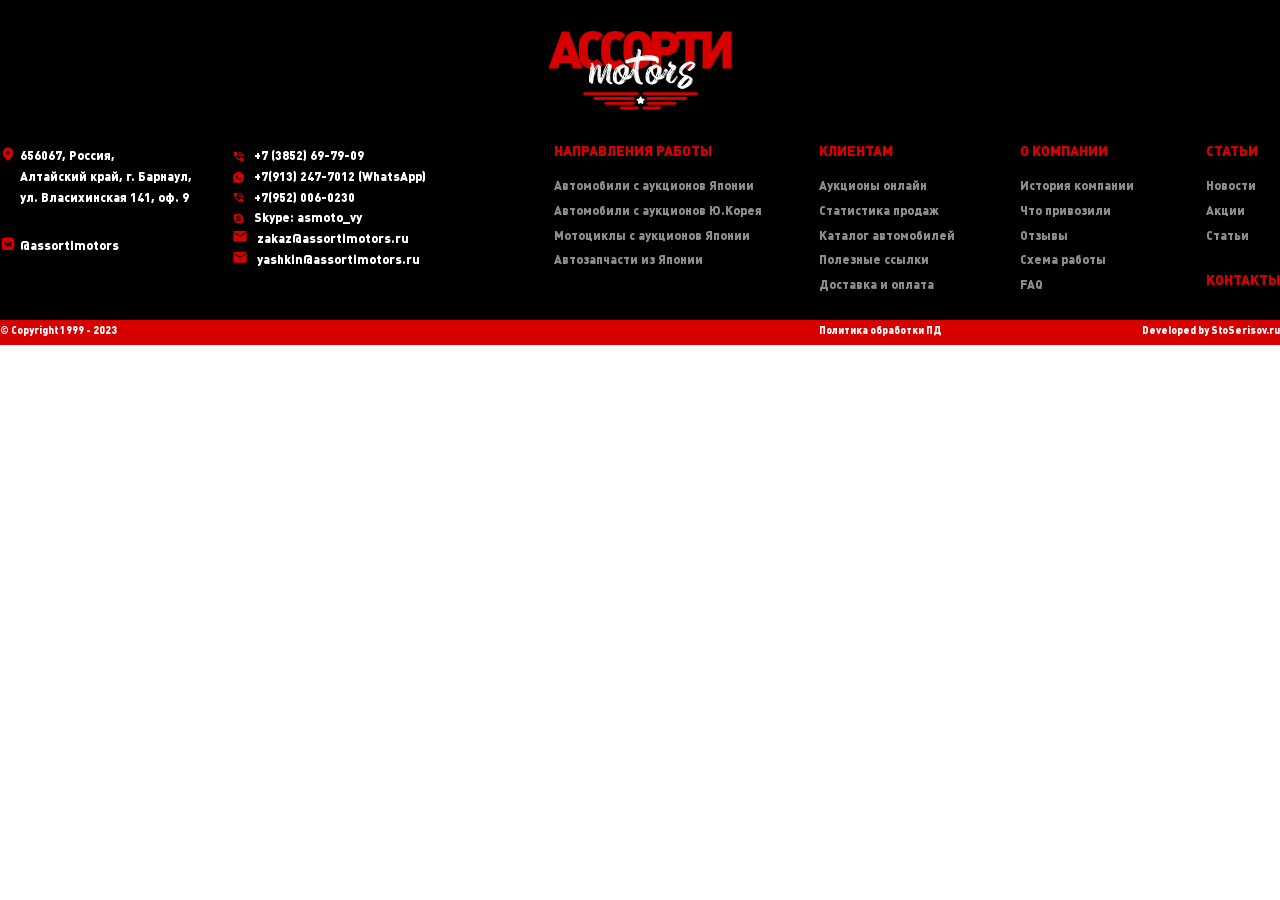
==== insdex.html @ fc8ae6c8 "first commit" ====
<!DOCTYPE html>
<html lang="en">

<head>
    <meta charset="UTF-8">
    <meta name="viewport" content="width=device-width, initial-scale=1.0">
    <title>Assorti</title>
    <link rel="icon" href="img/logo.svg">
    <link rel="stylesheet" href="fonts/transfonter.org-20250802-132956/stylesheet.css">
    <link rel="stylesheet" href="scss/base/normalize.css">
    <link rel="stylesheet" href="css/style.css">
</head>

<body>
    <footer class="footer">
        <div class="footer__main">
            <!-- Logo -->
            <div class="footer__logo">
                <img src="img/logo.svg" alt="Logo">
            </div>
            <!-- Chap qism -->
            <div class="footer__orab-turuvchi container">
                <div class="footer__chap-qism">
                    <div class="footer__left">
                        <ul class="footer__contacts">
                            <li>
                                <img src="img/icons/location.svg" alt="location">
                                656067, Россия, <br>
                                Алтайский край, г. Барнаул, <br>
                                ул. Власихинская 141, оф. 9
                            </li>
                            <li>
                                <img src="img/icons/wk.svg" alt="vk">
                                @assortimotors
                            </li>
                        </ul>
                    </div>

                    <!-- O‘rta qism: Aloqa -->
                    <div class="footer__center">
                        <ul class="footer__phones">
                            <li>
                                <img src="img/icons/phone.svg" alt="phone">
                                +7 (3852) 69-79-09
                            </li>
                            <li>
                                <img src="img/icons/whatsapp.svg" alt="whatsapp">
                                +7(913) 247-7012 (WhatsApp)
                            </li>
                            <li>
                                <img src="img/icons/phone.svg" alt="phone">
                                +7(952) 006-0230
                            </li>
                            <li>
                                <img src="img/icons/skype.svg" alt="skype">
                                Skype: asmoto_vy
                            </li>
                            <li>
                                <img src="img/icons/mail.svg" alt="mail">
                                zakaz@assortimotors.ru
                            </li>
                            <li>
                                <img src="img/icons/mail.svg" alt="mail">
                                yashkin@assortimotors.ru
                            </li>
                        </ul>
                    </div>
                </div>

                <!-- Yo‘nalishlar -->
                <div class="footer__sections">
                    <div class="footer__column first">
                        <h4>НАПРАВЛЕНИЯ РАБОТЫ</h4>
                        <ul>
                            <li>Автомобили с аукционов Японии</li>
                            <li>Автомобили с аукционов Ю.Корея</li>
                            <li>Мотоциклы с аукционов Японии</li>
                            <li>Автозапчасти из Японии</li>
                        </ul>
                    </div>
                    <div class="footer__column second">
                        <h4>КЛИЕНТАМ</h4>
                        <ul>
                            <li>Аукционы онлайн</li>
                            <li>Статистика продаж</li>
                            <li>Каталог автомобилей</li>
                            <li>Полезные ссылки</li>
                            <li>Доставка и оплата</li>
                        </ul>
                    </div>
                    <div class="footer__column third">
                        <h4>О КОМПАНИИ</h4>
                        <ul>
                            <li>История компании</li>
                            <li>Что привозили</li>
                            <li>Отзывы</li>
                            <li>Схема работы</li>
                            <li>FAQ</li>
                        </ul>
                    </div>
                    <div class="footer__column fourth">
                        <h4>СТАТЬИ</h4>
                        <ul>
                            <li>Новости</li>
                            <li>Акции</li>
                            <li>Статьи</li>
                        </ul>
                        <h4 class="h4">КОНТАКТЫ</h4>
                    </div>
                </div>
            </div>
        </div>

        <!-- Pastki qism -->
        <div class="footer__bottom">
            <div class="footer__bottom-orab container">
                <div class="footer__copy">
                    © Copyright 1999 - 2023
                </div>
                <div class="second__orab-turuvchi">
                    <div class="footer__copy">
                        Политика обработки ПД
                    </div>
                    <div class="footer__copy">
                        Developed by StoSerisov.ru
                    </div>
                </div>
            </div>
        </div>
    </footer>



</body>

</html>
---- fonts/transfonter.org-20250802-132956/stylesheet.css ----
@font-face {
    font-family: 'Plumb';
    src: url('Plumb-Black.woff2') format('woff2'),
        url('Plumb-Black.woff') format('woff');
    font-weight: 900;
    font-style: normal;
    font-display: swap;
}
---- css/style.css ----
*,
*::before,
*::after {
  padding: 0;
  margin: 0;
  box-sizing: border-box;
}

h1,
h2,
h3,
h4,
h5,
h6,
p {
  margin: 0;
}

ul,
ol {
  padding: 0;
  margin: 0;
  list-style: none;
}

span,
a {
  display: inline-block;
  text-decoration: none;
}

button {
  padding: 0;
  margin: 0;
  background-color: transparent;
  cursor: pointer;
  border: none;
}

body {
  font-family: "Plumb";
  overflow-x: hidden;
  box-sizing: border-box;
  color: white;
}

.container {
  max-width: 1320px;
  margin: 0 auto;
}

.footer__main {
  background-color: #000000;
  padding: 31px 0 15px 0;
}

.footer__logo {
  width: 188px;
  height: 80px;
  margin: 0 auto 35px auto;
}

.footer__logo img {
  width: 100%;
  height: 100%;
}

.footer__chap-qism {
  display: flex;
  gap: 40px;
}

.footer__left .footer__contacts li {
  display: flex;
  gap: 4px;
  align-items: start;
  font-weight: 400;
  font-size: 12px;
  line-height: 174%;
  margin-bottom: 27px;
  color: #FFFFFF;
}
.footer__left .footer__contacts li img {
  width: 16px;
  height: 16px;
}

.footer__center .footer__phones li {
  font-weight: 400;
  font-size: 12px;
  line-height: 173%;
  letter-spacing: 2.5%;
  display: flex;
  gap: 9px;
  align-items: center;
  color: #FFFFFF;
}

.footer__orab-turuvchi {
  display: flex;
  justify-content: space-between;
}

.footer__sections {
  display: flex;
}
.footer__sections .footer__column h4 {
  font-weight: 700;
  font-size: 14px;
  line-height: 81%;
  text-transform: uppercase;
  color: #D60000;
  margin-bottom: 24px;
}
.footer__sections .footer__column li {
  font-weight: 400;
  font-size: 12px;
  line-height: 81%;
  margin-bottom: 15px;
  color: #FFFFFF;
  opacity: 55%;
}
.footer__sections .footer__column.first {
  margin-right: 57px;
}
.footer__sections .footer__column.second {
  margin-right: 65px;
}
.footer__sections .footer__column.third {
  margin-right: 72px;
}

.h4 {
  margin-top: 35px;
  margin-bottom: 0 !important;
}

.footer__bottom {
  background-color: #D60000;
  padding: 6px 0 9px 0;
}
.footer__bottom .footer__bottom-orab {
  display: flex;
  justify-content: space-between;
}
.footer__bottom .footer__bottom-orab .footer__copy {
  font-weight: 400;
  font-size: 10px;
  line-height: 100%;
  color: #FFFFFF;
}
.footer__bottom .footer__bottom-orab .second__orab-turuvchi {
  display: flex;
  gap: 200px;
}

/*# sourceMappingURL=style.css.map */
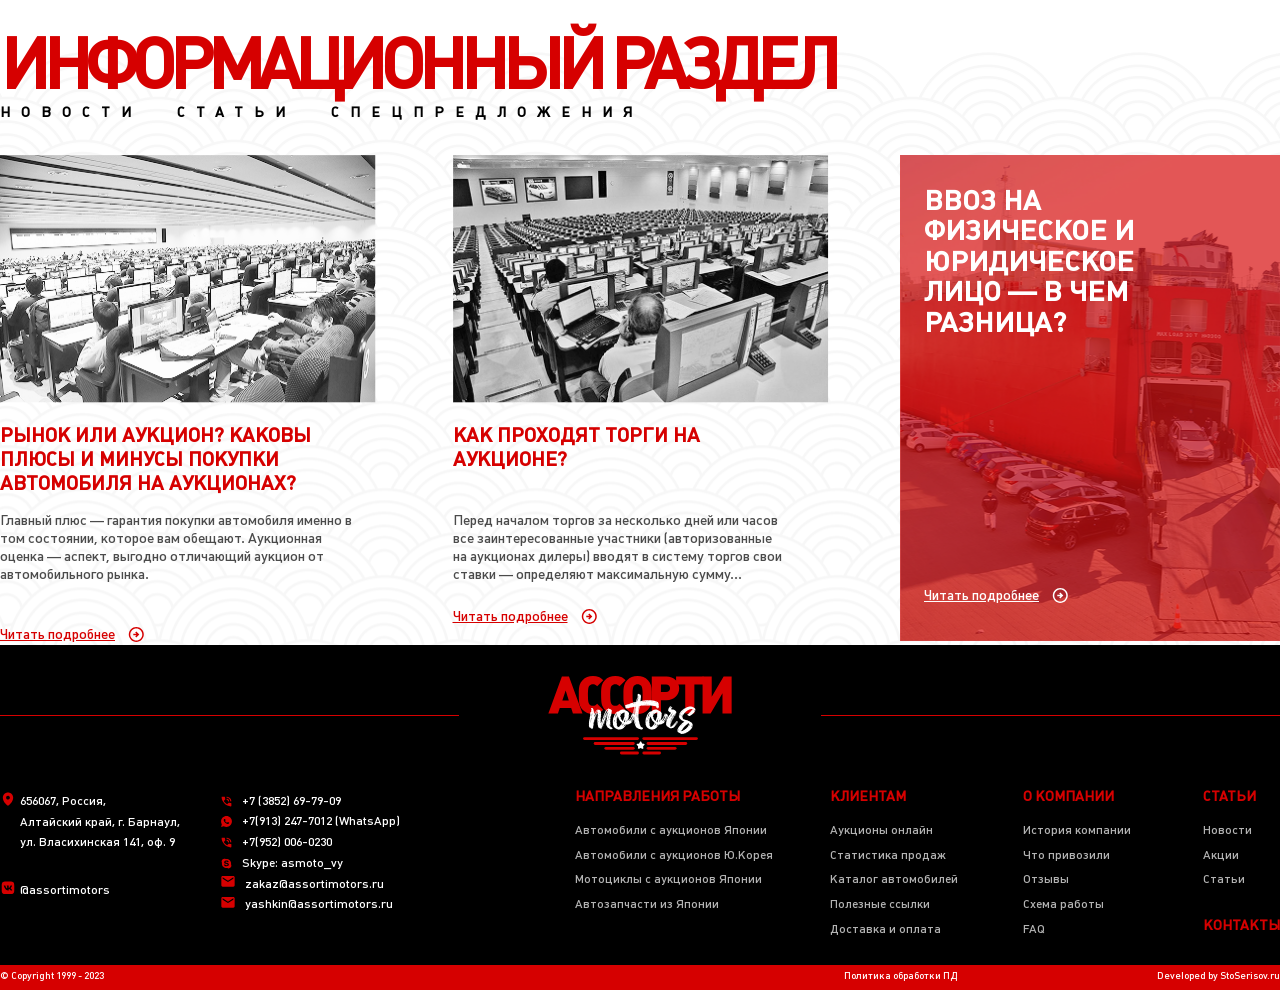
==== commit e54f9030: "m" ====
--- a/insdex.html
+++ b/insdex.html
@@ -6,17 +6,97 @@
     <meta name="viewport" content="width=device-width, initial-scale=1.0">
     <title>Assorti</title>
     <link rel="icon" href="img/logo.svg">
-    <link rel="stylesheet" href="fonts/transfonter.org-20250802-132956/stylesheet.css">
+    <!-- <link rel="stylesheet" href="fonts/plumb-medium/stylesheet.css"> -->
+    <link rel="stylesheet" href="fonts/plumb-medium/stylesheet.css">
     <link rel="stylesheet" href="scss/base/normalize.css">
     <link rel="stylesheet" href="css/style.css">
 </head>
 
 <body>
+    <section class="info-section">
+        <header class="info-section__header container">
+            <h1 class="info-section__title">информационный раздел</h1>
+            <ul class="info-section__nav">
+                <li class="info-section__nav-item">новости</li>
+                <li class="info-section__nav-item">статьи</li>
+                <li class="info-section__nav-item">спецпредложения</li>
+            </ul>
+        </header>
+
+        <div class="info-section__articles container">
+            <article class="info-card">
+                <div class="info-card__image">
+                    <img src="img/product-img/place-work-1.png" alt="">
+                </div>
+                <div class="info-card__content">
+                    <h2 class="info-card__title">Рынок или аукцион? Каковы плюсы и минусы покупки автомобиля на
+                        аукционах?</h2>
+                    <p class="info-card__text">
+                        Главный плюс — гарантия покупки автомобиля именно в том состоянии, которое вам обещают.
+                        Аукционная оценка — аспект, выгодно отличающий аукцион от автомобильного рынка.
+                    </p>
+                    <div class="info-card__link-wrap">
+                        <a href="#" class="info-card__link">Читать подробнее</a>
+                        <svg width="16" height="16" viewBox="0 0 16 16" fill="none" xmlns="http://www.w3.org/2000/svg">
+                            <path
+                                d="M8.28516 11.4438L11.2852 8.44385L8.28516 5.44385L7.23516 6.49385L8.43516 7.69385H5.28516V9.19385H8.43516L7.23516 10.3938L8.28516 11.4438ZM8.28516 15.9438C7.24766 15.9438 6.27266 15.7468 5.36016 15.3528C4.44766 14.9588 3.65391 14.4246 2.97891 13.7501C2.30391 13.0751 1.76966 12.2813 1.37616 11.3688C0.982656 10.4563 0.785656 9.48135 0.785156 8.44385C0.785156 7.40635 0.982156 6.43135 1.37616 5.51885C1.77016 4.60635 2.30441 3.8126 2.97891 3.1376C3.65391 2.4626 4.44766 1.92835 5.36016 1.53485C6.27266 1.14135 7.24766 0.944348 8.28516 0.943848C9.32266 0.943848 10.2977 1.14085 11.2102 1.53485C12.1227 1.92885 12.9164 2.4631 13.5914 3.1376C14.2664 3.8126 14.8009 4.60635 15.1949 5.51885C15.5889 6.43135 15.7857 7.40635 15.7852 8.44385C15.7852 9.48135 15.5882 10.4563 15.1942 11.3688C14.8002 12.2813 14.2659 13.0751 13.5914 13.7501C12.9164 14.4251 12.1227 14.9596 11.2102 15.3536C10.2977 15.7476 9.32266 15.9443 8.28516 15.9438ZM8.28516 14.4438C9.96016 14.4438 11.3789 13.8626 12.5414 12.7001C13.7039 11.5376 14.2852 10.1188 14.2852 8.44385C14.2852 6.76885 13.7039 5.3501 12.5414 4.1876C11.3789 3.0251 9.96016 2.44385 8.28516 2.44385C6.61016 2.44385 5.19141 3.0251 4.02891 4.1876C2.86641 5.3501 2.28516 6.76885 2.28516 8.44385C2.28516 10.1188 2.86641 11.5376 4.02891 12.7001C5.19141 13.8626 6.61016 14.4438 8.28516 14.4438Z"
+                                fill="#D60000" />
+                        </svg>
+
+                    </div>
+                </div>
+            </article>
+
+            <article class="info-card">
+                <div class="info-card__image">
+                    <img src="img/product-img/place-work-2.png" alt="">
+                </div>
+                <div class="info-card__content">
+                    <h2 class="info-card__title auction-heading">Как проходят торги на аукционе?</h2>
+                    <p class="info-card__text auction-description">
+                        Перед началом торгов за несколько дней или часов все заинтересованные участники (авторизованные
+                        на аукционах дилеры) вводят в систему торгов свои ставки — определяют максимальную сумму...
+                    </p>
+                    <div class="info-card__link-wrap">
+                        <a href="#" class="info-card__link">Читать подробнее</a>
+                        <svg width="16" height="16" viewBox="0 0 16 16" fill="none" xmlns="http://www.w3.org/2000/svg">
+                            <path
+                                d="M8.28516 11.4438L11.2852 8.44385L8.28516 5.44385L7.23516 6.49385L8.43516 7.69385H5.28516V9.19385H8.43516L7.23516 10.3938L8.28516 11.4438ZM8.28516 15.9438C7.24766 15.9438 6.27266 15.7468 5.36016 15.3528C4.44766 14.9588 3.65391 14.4246 2.97891 13.7501C2.30391 13.0751 1.76966 12.2813 1.37616 11.3688C0.982656 10.4563 0.785656 9.48135 0.785156 8.44385C0.785156 7.40635 0.982156 6.43135 1.37616 5.51885C1.77016 4.60635 2.30441 3.8126 2.97891 3.1376C3.65391 2.4626 4.44766 1.92835 5.36016 1.53485C6.27266 1.14135 7.24766 0.944348 8.28516 0.943848C9.32266 0.943848 10.2977 1.14085 11.2102 1.53485C12.1227 1.92885 12.9164 2.4631 13.5914 3.1376C14.2664 3.8126 14.8009 4.60635 15.1949 5.51885C15.5889 6.43135 15.7857 7.40635 15.7852 8.44385C15.7852 9.48135 15.5882 10.4563 15.1942 11.3688C14.8002 12.2813 14.2659 13.0751 13.5914 13.7501C12.9164 14.4251 12.1227 14.9596 11.2102 15.3536C10.2977 15.7476 9.32266 15.9443 8.28516 15.9438ZM8.28516 14.4438C9.96016 14.4438 11.3789 13.8626 12.5414 12.7001C13.7039 11.5376 14.2852 10.1188 14.2852 8.44385C14.2852 6.76885 13.7039 5.3501 12.5414 4.1876C11.3789 3.0251 9.96016 2.44385 8.28516 2.44385C6.61016 2.44385 5.19141 3.0251 4.02891 4.1876C2.86641 5.3501 2.28516 6.76885 2.28516 8.44385C2.28516 10.1188 2.86641 11.5376 4.02891 12.7001C5.19141 13.8626 6.61016 14.4438 8.28516 14.4438Z"
+                                fill="#D60000" />
+                        </svg>
+
+                    </div>
+                </div>
+            </article>
+
+            <article class="import-difference-card">
+                <div class="info-card__header">
+                    <h2 class="info-card__title">Ввоз на физическое и юридическое лицо — в чем разница?</h2>
+                </div>
+                <div class="info-card__footer">
+                    <a class="info-card__link" href="#">Читать подробнее</a>
+                    <svg class="info-card__icon" width="16" height="16" viewBox="0 0 16 16" fill="none"
+                        xmlns="http://www.w3.org/2000/svg">
+                        <path
+                            d="M8.28516 11.4438L11.2852 8.44385L8.28516 5.44385L7.23516 6.49385L8.43516 7.69385H5.28516V9.19385H8.43516L7.23516 10.3938L8.28516 11.4438ZM8.28516 15.9438C7.24766 15.9438 6.27266 15.7468 5.36016 15.3528C4.44766 14.9588 3.65391 14.4246 2.97891 13.7501C2.30391 13.0751 1.76966 12.2813 1.37616 11.3688C0.982656 10.4563 0.785656 9.48135 0.785156 8.44385C0.785156 7.40635 0.982156 6.43135 1.37616 5.51885C1.77016 4.60635 2.30441 3.8126 2.97891 3.1376C3.65391 2.4626 4.44766 1.92835 5.36016 1.53485C6.27266 1.14135 7.24766 0.944348 8.28516 0.943848C9.32266 0.943848 10.2977 1.14085 11.2102 1.53485C12.1227 1.92885 12.9164 2.4631 13.5914 3.1376C14.2664 3.8126 14.8009 4.60635 15.1949 5.51885C15.5889 6.43135 15.7857 7.40635 15.7852 8.44385C15.7852 9.48135 15.5882 10.4563 15.1942 11.3688C14.8002 12.2813 14.2659 13.0751 13.5914 13.7501C12.9164 14.4251 12.1227 14.9596 11.2102 15.3536C10.2977 15.7476 9.32266 15.9443 8.28516 15.9438ZM8.28516 14.4438C9.96016 14.4438 11.3789 13.8626 12.5414 12.7001C13.7039 11.5376 14.2852 10.1188 14.2852 8.44385C14.2852 6.76885 13.7039 5.3501 12.5414 4.1876C11.3789 3.0251 9.96016 2.44385 8.28516 2.44385C6.61016 2.44385 5.19141 3.0251 4.02891 4.1876C2.86641 5.3501 2.28516 6.76885 2.28516 8.44385C2.28516 10.1188 2.86641 11.5376 4.02891 12.7001C5.19141 13.8626 6.61016 14.4438 8.28516 14.4438Z"
+                            fill="#D60000" />
+                    </svg>
+                </div>
+            </article>
+
+        </div>
+    </section>
+
+
     <footer class="footer">
         <div class="footer__main">
             <!-- Logo -->
-            <div class="footer__logo">
-                <img src="img/logo.svg" alt="Logo">
+            <div class="footer-top">
+                <div class="red__line"></div>
+                <div class="footer__logo">
+                    <img src="img/logo.svg" alt="Logo">
+                </div>
+                <div class="red__line"></div>
             </div>
             <!-- Chap qism -->
             <div class="footer__orab-turuvchi container">
@@ -122,7 +202,7 @@
                         Политика обработки ПД
                     </div>
                     <div class="footer__copy">
-                        Developed by StoSerisov.ru
+                        Developed by <a href="#">StoSerisov.ru</a>
                     </div>
                 </div>
             </div>
--- a/fonts/plumb-medium/stylesheet.css
+++ b/fonts/plumb-medium/stylesheet.css
@@ -0,0 +1,9 @@
+@font-face {
+    font-family: 'Plumb';
+    src: url('Plumb-Medium.woff2') format('woff2'),
+        url('Plumb-Medium.ttf') format('truetype');
+    font-weight: 500;
+    font-style: normal;
+    font-display: swap;
+}
+
--- a/fonts/plumb-medium/stylesheet.css
+++ b/fonts/plumb-medium/stylesheet.css
@@ -0,0 +1,9 @@
+@font-face {
+    font-family: 'Plumb';
+    src: url('Plumb-Medium.woff2') format('woff2'),
+        url('Plumb-Medium.ttf') format('truetype');
+    font-weight: 500;
+    font-style: normal;
+    font-display: swap;
+}
+
--- a/css/style.css
+++ b/css/style.css
@@ -41,12 +41,151 @@
   font-family: "Plumb";
   overflow-x: hidden;
   box-sizing: border-box;
-  color: white;
 }
 
 .container {
-  max-width: 1320px;
+  max-width: 1380px;
   margin: 0 auto;
+}
+
+.info-section {
+  background: url(../../img/bc-img/sircle-bc.png);
+  margin-top: 40px;
+}
+.info-section .info-section__header {
+  margin-bottom: 30px;
+}
+.info-section .info-section__header .info-section__title {
+  font-weight: 900;
+  font-size: 70px;
+  line-height: 71%;
+  text-transform: uppercase;
+  letter-spacing: -7px;
+  color: #D60000;
+  margin-bottom: 10px;
+}
+.info-section .info-section__nav {
+  display: flex;
+  gap: 35px;
+}
+.info-section .info-section__nav .info-section__nav-item {
+  font-weight: bold;
+  font-size: 14px;
+  line-height: 180%;
+  letter-spacing: 11px;
+  text-transform: uppercase;
+}
+.info-section .info-section__articles {
+  display: flex;
+  justify-content: space-between;
+}
+.info-section .info-section__articles .info-card__image {
+  width: 376px;
+  height: 248px;
+  margin-bottom: 20px;
+}
+.info-section .info-section__articles .info-card__image img {
+  width: 100%;
+  height: 100%;
+}
+.info-section .info-card__content .info-card__title {
+  font-weight: 700;
+  font-size: 20px;
+  line-height: 120%;
+  text-transform: uppercase;
+  color: #D60000;
+  margin-bottom: 16px;
+  max-width: 381px;
+}
+.info-section .info-card__content .info-card__text {
+  font-weight: 400;
+  font-size: 14px;
+  line-height: 130%;
+  max-width: 361px;
+  color: #000000;
+  opacity: 70%;
+  margin-bottom: 40px;
+}
+.info-section .info-card__content .auction-heading {
+  max-width: 360px;
+  margin-bottom: 40px;
+}
+.info-section .info-card__content .auction-description {
+  margin-bottom: 22px;
+  max-width: 335px;
+}
+.info-section .info-card__link-wrap {
+  display: flex;
+  align-items: center;
+  gap: 13px;
+  cursor: pointer;
+}
+.info-section .info-card__link-wrap .info-card__link {
+  font-weight: 400;
+  font-size: 14px;
+  line-height: 150%;
+  text-decoration: underline;
+  text-decoration-style: solid;
+  color: #D60000;
+}
+.info-section .info-card__link-wrap img {
+  width: 15px;
+  height: 15px;
+}
+
+.import-difference-card {
+  background-image: url(../../img/product-img/cars-parking.png);
+  background-size: cover;
+  background-position: center;
+  position: relative;
+  width: 380px;
+  height: 486px;
+  display: flex;
+  flex-direction: column;
+  justify-content: space-between;
+  padding-top: 30px;
+  padding-bottom: 35px;
+  padding-left: 24px;
+  padding-right: 24px;
+}
+.import-difference-card .info-card__header .info-card__title {
+  max-width: 250px;
+  font-weight: 700;
+  font-size: 28px;
+  line-height: 109%;
+  text-transform: uppercase;
+  color: #fff;
+}
+.import-difference-card::before {
+  content: "";
+  position: absolute;
+  width: 100%;
+  height: 100%;
+  top: 0;
+  left: 0;
+  background-color: #D60000;
+  opacity: 66%;
+  z-index: 1;
+}
+.import-difference-card .info-card__footer,
+.import-difference-card .info-card__header {
+  z-index: 3;
+}
+.import-difference-card .info-card__footer {
+  display: flex;
+  align-items: center;
+  gap: 13px;
+}
+.import-difference-card .info-card__footer .info-card__link {
+  font-weight: 400;
+  font-size: 14px;
+  line-height: 150%;
+  text-decoration: underline;
+  text-decoration-style: solid;
+  color: #FFFFFF;
+}
+.import-difference-card .info-card__footer .info-card__icon path {
+  fill: #fff;
 }
 
 .footer__main {
@@ -54,10 +193,21 @@
   padding: 31px 0 15px 0;
 }
 
+.footer-top {
+  display: flex;
+  align-items: center;
+  margin-bottom: 35px;
+}
+.footer-top .red__line {
+  width: 459px;
+  height: 1px;
+  background-color: #D60000;
+}
+
 .footer__logo {
   width: 188px;
   height: 80px;
-  margin: 0 auto 35px auto;
+  margin: 0 auto 0 auto;
 }
 
 .footer__logo img {
@@ -89,11 +239,11 @@
   font-weight: 400;
   font-size: 12px;
   line-height: 173%;
-  letter-spacing: 2.5%;
   display: flex;
   gap: 9px;
   align-items: center;
   color: #FFFFFF;
+  cursor: pointer;
 }
 
 .footer__orab-turuvchi {
@@ -118,7 +268,8 @@
   line-height: 81%;
   margin-bottom: 15px;
   color: #FFFFFF;
-  opacity: 55%;
+  opacity: 0.7;
+  cursor: pointer;
 }
 .footer__sections .footer__column.first {
   margin-right: 57px;
@@ -149,6 +300,9 @@
   line-height: 100%;
   color: #FFFFFF;
 }
+.footer__bottom .footer__bottom-orab .footer__copy a {
+  color: white;
+}
 .footer__bottom .footer__bottom-orab .second__orab-turuvchi {
   display: flex;
   gap: 200px;
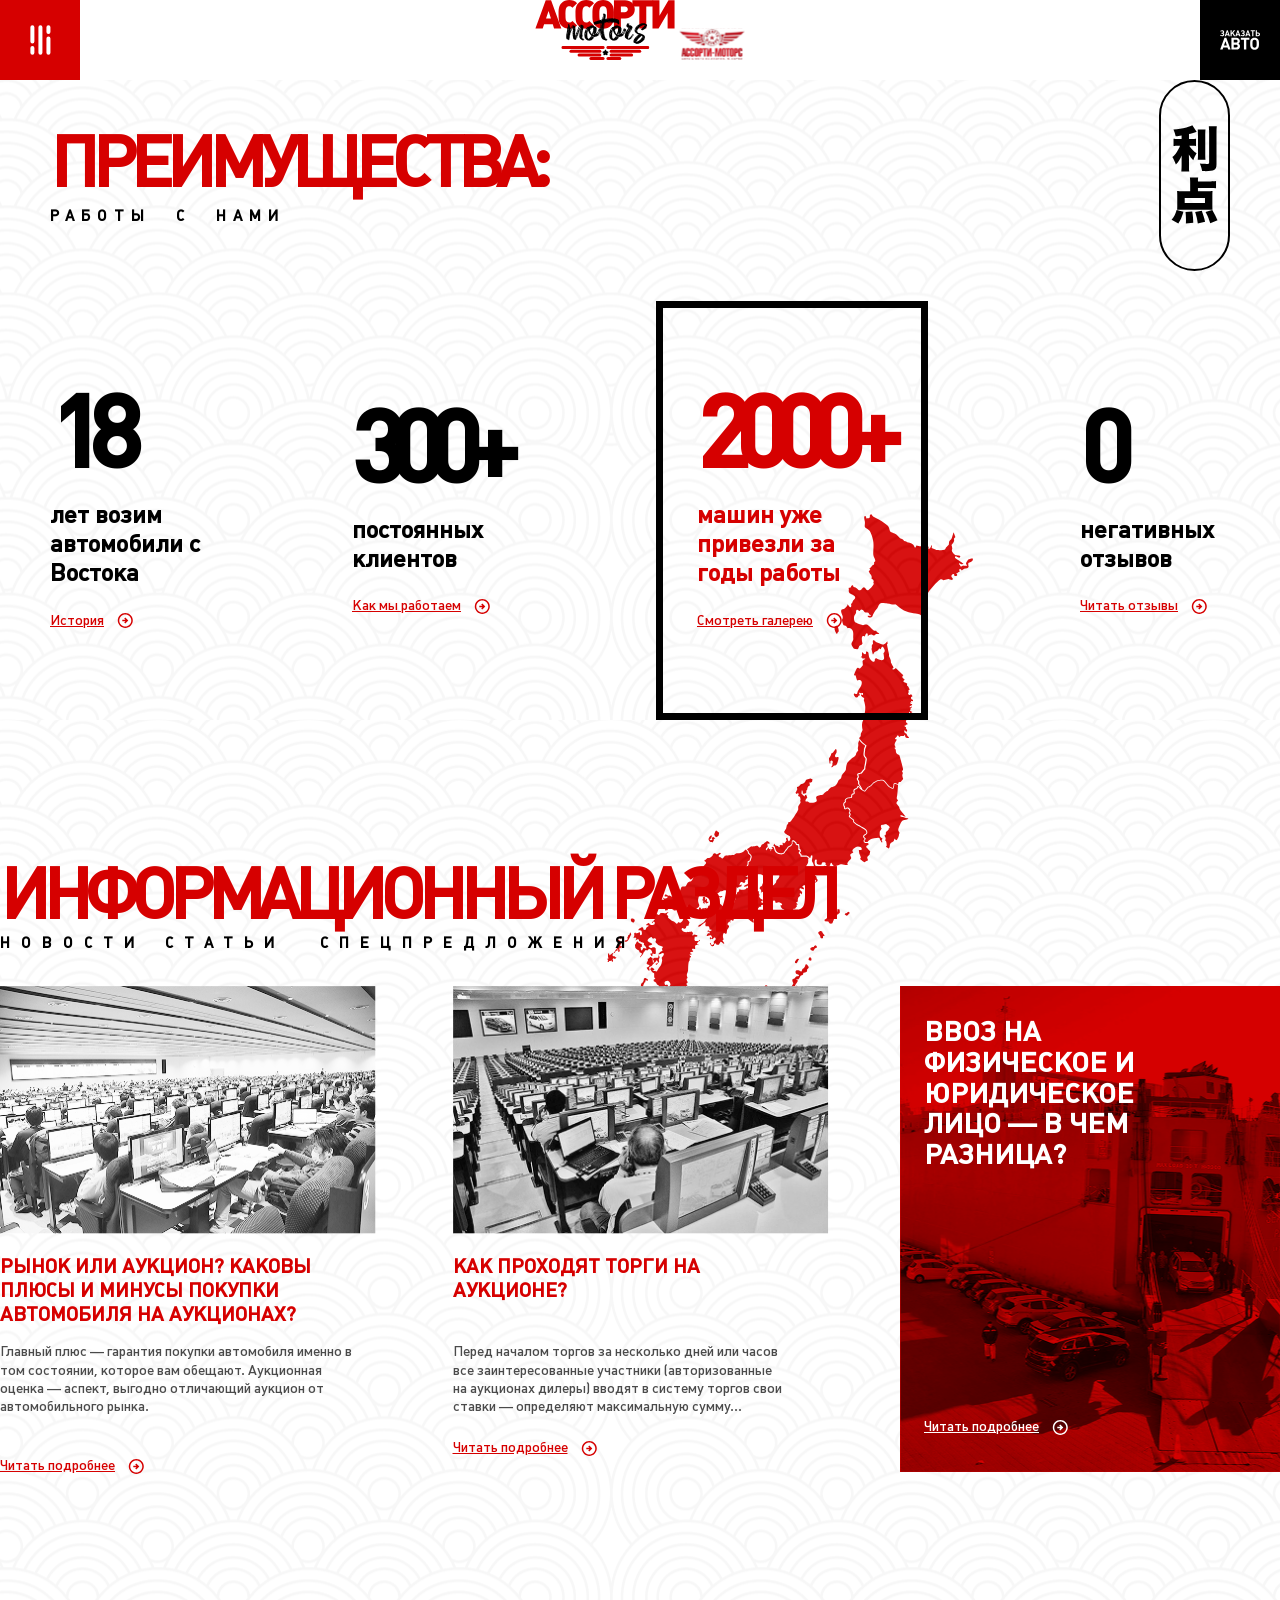
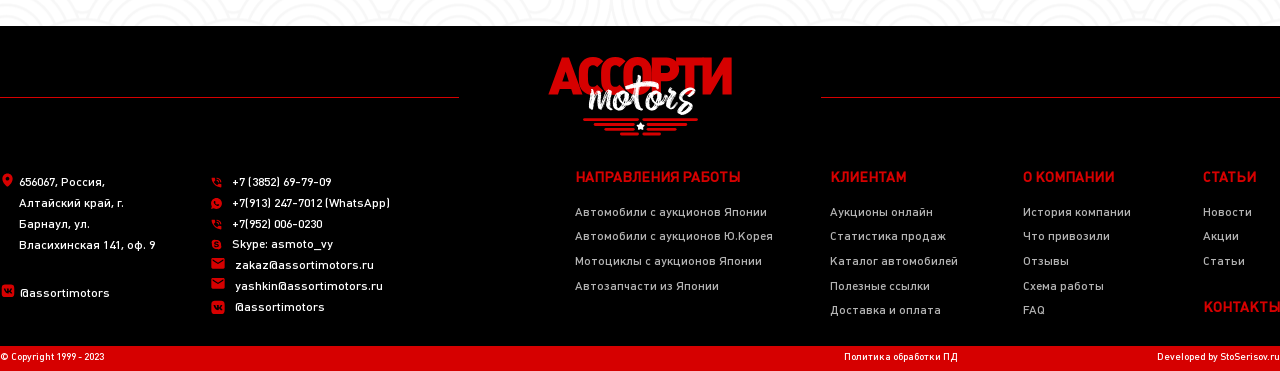
==== commit 1bae1ca2: "media qilindi" ====
--- a/insdex.html
+++ b/insdex.html
@@ -13,12 +13,122 @@
 </head>
 
 <body>
+    <header class="header">
+        <div class="header__container">
+            <div class="header__menu-btn">
+                <img src="img/icons/3-chiziq.svg" alt="Menu icon">
+            </div>
+            <div class="header__logo">
+                <img class="nimadir4" src="img/logo-2.svg" alt="Logo">
+                <img class="nimadir5" src="img/logo-3.svg" alt="">
+            </div>
+            <div class="header__order-btn">
+                <img src="img/icons/zakaz-avto.svg" alt="Order car icon">
+            </div>
+            <div class="icon-wrapper">
+                <img class="icon-wrapper__s" src="img/icons/S.svg" alt="S icon">
+                <img class="icon-wrapper__phone" src="img/icons/phone2.svg" alt="Phone icon">
+                <div class="icon-wrapper__car-box">
+                    <img class="icon-wrapper__car" src="img/icons/car.svg" alt="Car icon">
+                </div>
+            </div>
+
+        </div>
+    </header>
+
+    <section class="benefits-section">
+        <header class="info-section__header container-2">
+            <div class="info-section__text-block">
+                <h1 class="info-section__title section-title">преимущества:</h1>
+                <ul class="info-section__list">
+                    <li class="info-section__list-item">работы</li>
+                    <li class="info-section__list-item">с</li>
+                    <li class="info-section__list-item">нами</li>
+                </ul>
+            </div>
+            <div class="info-section__image-block">
+                <img class="info-section__image" src="img/icons/japan-word.svg" alt="Япония so‘zi">
+            </div>
+        </header>
+        <div class="nimadir3 container-2">
+            <article class="info-card__item">
+                <div class="nimadir2">
+                    <h1 class="info-card__number">18</h1>
+                    <b class="info-card__subtitle">лет возим автомобили с Востока</b>
+                </div>
+                <div class="info-card__link-wrap nimadir7">
+                    <a href="#" class="info-card__link">История</a>
+                    <svg class="info-card__icon" width="16" height="16" viewBox="0 0 16 16" fill="none"
+                        xmlns="http://www.w3.org/2000/svg">
+                        <path
+                            d="M8.28516 11.4438L11.2852 8.44385L8.28516 5.44385L7.23516 6.49385L8.43516 7.69385H5.28516V9.19385H8.43516L7.23516 10.3938L8.28516 11.4438ZM8.28516 15.9438C7.24766 15.9438 6.27266 15.7468 5.36016 15.3528C4.44766 14.9588 3.65391 14.4246 2.97891 13.7501C2.30391 13.0751 1.76966 12.2813 1.37616 11.3688C0.982656 10.4563 0.785656 9.48135 0.785156 8.44385C0.785156 7.40635 0.982156 6.43135 1.37616 5.51885C1.77016 4.60635 2.30441 3.8126 2.97891 3.1376C3.65391 2.4626 4.44766 1.92835 5.36016 1.53485C6.27266 1.14135 7.24766 0.944348 8.28516 0.943848C9.32266 0.943848 10.2977 1.14085 11.2102 1.53485C12.1227 1.92885 12.9164 2.4631 13.5914 3.1376C14.2664 3.8126 14.8009 4.60635 15.1949 5.51885C15.5889 6.43135 15.7857 7.40635 15.7852 8.44385C15.7852 9.48135 15.5882 10.4563 15.1942 11.3688C14.8002 12.2813 14.2659 13.0751 13.5914 13.7501C12.9164 14.4251 12.1227 14.9596 11.2102 15.3536C10.2977 15.7476 9.32266 15.9443 8.28516 15.9438ZM8.28516 14.4438C9.96016 14.4438 11.3789 13.8626 12.5414 12.7001C13.7039 11.5376 14.2852 10.1188 14.2852 8.44385C14.2852 6.76885 13.7039 5.3501 12.5414 4.1876C11.3789 3.0251 9.96016 2.44385 8.28516 2.44385C6.61016 2.44385 5.19141 3.0251 4.02891 4.1876C2.86641 5.3501 2.28516 6.76885 2.28516 8.44385C2.28516 10.1188 2.86641 11.5376 4.02891 12.7001C5.19141 13.8626 6.61016 14.4438 8.28516 14.4438Z"
+                            fill="#D60000" />
+                    </svg>
+                </div>
+            </article>
+            <article class="info-card__item">
+                <div class="nimadir2">
+                    <h1 class="info-card__number">300+</h1>
+                    <b class="info-card__subtitle">постоянных клиентов</b>
+                </div>
+                <div class="info-card__link-wrap nimadir7">
+                    <a href="#" class="info-card__link">Как мы работаем</a>
+                    <svg class="info-card__icon" width="16" height="16" viewBox="0 0 16 16" fill="none"
+                        xmlns="http://www.w3.org/2000/svg">
+                        <path
+                            d="M8.28516 11.4438L11.2852 8.44385L8.28516 5.44385L7.23516 6.49385L8.43516 7.69385H5.28516V9.19385H8.43516L7.23516 10.3938L8.28516 11.4438ZM8.28516 15.9438C7.24766 15.9438 6.27266 15.7468 5.36016 15.3528C4.44766 14.9588 3.65391 14.4246 2.97891 13.7501C2.30391 13.0751 1.76966 12.2813 1.37616 11.3688C0.982656 10.4563 0.785656 9.48135 0.785156 8.44385C0.785156 7.40635 0.982156 6.43135 1.37616 5.51885C1.77016 4.60635 2.30441 3.8126 2.97891 3.1376C3.65391 2.4626 4.44766 1.92835 5.36016 1.53485C6.27266 1.14135 7.24766 0.944348 8.28516 0.943848C9.32266 0.943848 10.2977 1.14085 11.2102 1.53485C12.1227 1.92885 12.9164 2.4631 13.5914 3.1376C14.2664 3.8126 14.8009 4.60635 15.1949 5.51885C15.5889 6.43135 15.7857 7.40635 15.7852 8.44385C15.7852 9.48135 15.5882 10.4563 15.1942 11.3688C14.8002 12.2813 14.2659 13.0751 13.5914 13.7501C12.9164 14.4251 12.1227 14.9596 11.2102 15.3536C10.2977 15.7476 9.32266 15.9443 8.28516 15.9438ZM8.28516 14.4438C9.96016 14.4438 11.3789 13.8626 12.5414 12.7001C13.7039 11.5376 14.2852 10.1188 14.2852 8.44385C14.2852 6.76885 13.7039 5.3501 12.5414 4.1876C11.3789 3.0251 9.96016 2.44385 8.28516 2.44385C6.61016 2.44385 5.19141 3.0251 4.02891 4.1876C2.86641 5.3501 2.28516 6.76885 2.28516 8.44385C2.28516 10.1188 2.86641 11.5376 4.02891 12.7001C5.19141 13.8626 6.61016 14.4438 8.28516 14.4438Z"
+                            fill="#D60000" />
+                    </svg>
+                </div>
+            </article>
+            <article class="info-card__item letter-wide info-card__item--gallery">
+                <div class="nimadir2 info-card__content">
+                    <h1 class="info-card__number info-card__number--gallery">2000+</h1>
+                    <b class="info-card__subtitle info-card__subtitle--gallery">
+                        машин уже привезли за годы работы
+                    </b>
+                </div>
+                <div class="info-card__link-wrap info-card__link-wrap--gallery">
+                    <a href="#" class="info-card__link info-card__link--gallery">Смотреть галерею</a>
+                    <svg class="info-card__icon info-card__icon--gallery" width="16" height="16" viewBox="0 0 16 16"
+                        fill="none" xmlns="http://www.w3.org/2000/svg">
+                        <path
+                            d="M8.28516 11.4438L11.2852 8.44385L8.28516 5.44385L7.23516 6.49385L8.43516 7.69385H5.28516V9.19385H8.43516L7.23516 10.3938L8.28516 11.4438ZM8.28516 15.9438C7.24766 15.9438 6.27266 15.7468 5.36016 15.3528C4.44766 14.9588 3.65391 14.4246 2.97891 13.7501C2.30391 13.0751 1.76966 12.2813 1.37616 11.3688C0.982656 10.4563 0.785656 9.48135 0.785156 8.44385C0.785156 7.40635 0.982156 6.43135 1.37616 5.51885C1.77016 4.60635 2.30441 3.8126 2.97891 3.1376C3.65391 2.4626 4.44766 1.92835 5.36016 1.53485C6.27266 1.14135 7.24766 0.944348 8.28516 0.943848C9.32266 0.943848 10.2977 1.14085 11.2102 1.53485C12.1227 1.92885 12.9164 2.4631 13.5914 3.1376C14.2664 3.8126 14.8009 4.60635 15.1949 5.51885C15.5889 6.43135 15.7857 7.40635 15.7852 8.44385C15.7852 9.48135 15.5882 10.4563 15.1942 11.3688C14.8002 12.2813 14.2659 13.0751 13.5914 13.7501C12.9164 14.4251 12.1227 14.9596 11.2102 15.3536C10.2977 15.7476 9.32266 15.9443 8.28516 15.9438ZM8.28516 14.4438C9.96016 14.4438 11.3789 13.8626 12.5414 12.7001C13.7039 11.5376 14.2852 10.1188 14.2852 8.44385C14.2852 6.76885 13.7039 5.3501 12.5414 4.1876C11.3789 3.0251 9.96016 2.44385 8.28516 2.44385C6.61016 2.44385 5.19141 3.0251 4.02891 4.1876C2.86641 5.3501 2.28516 6.76885 2.28516 8.44385C2.28516 10.1188 2.86641 11.5376 4.02891 12.7001C5.19141 13.8626 6.61016 14.4438 8.28516 14.4438Z"
+                            fill="#D60000" />
+                    </svg>
+                </div>
+            </article>
+            <article class="info-card__item">
+                <div class="nimadir2">
+                    <h1 class="info-card__number">0</h1>
+                    <b class="info-card__subtitle">негативных отзывов</b>
+                </div>
+                <div class="info-card__link-wrap nimadir7">
+                    <a href="#" class="info-card__link">Читать отзывы</a>
+                    <svg class="info-card__icon" width="16" height="16" viewBox="0 0 16 16" fill="none"
+                        xmlns="http://www.w3.org/2000/svg">
+                        <path
+                            d="M8.28516 11.4438L11.2852 8.44385L8.28516 5.44385L7.23516 6.49385L8.43516 7.69385H5.28516V9.19385H8.43516L7.23516 10.3938L8.28516 11.4438ZM8.28516 15.9438C7.24766 15.9438 6.27266 15.7468 5.36016 15.3528C4.44766 14.9588 3.65391 14.4246 2.97891 13.7501C2.30391 13.0751 1.76966 12.2813 1.37616 11.3688C0.982656 10.4563 0.785656 9.48135 0.785156 8.44385C0.785156 7.40635 0.982156 6.43135 1.37616 5.51885C1.77016 4.60635 2.30441 3.8126 2.97891 3.1376C3.65391 2.4626 4.44766 1.92835 5.36016 1.53485C6.27266 1.14135 7.24766 0.944348 8.28516 0.943848C9.32266 0.943848 10.2977 1.14085 11.2102 1.53485C12.1227 1.92885 12.9164 2.4631 13.5914 3.1376C14.2664 3.8126 14.8009 4.60635 15.1949 5.51885C15.5889 6.43135 15.7857 7.40635 15.7852 8.44385C15.7852 9.48135 15.5882 10.4563 15.1942 11.3688C14.8002 12.2813 14.2659 13.0751 13.5914 13.7501C12.9164 14.4251 12.1227 14.9596 11.2102 15.3536C10.2977 15.7476 9.32266 15.9443 8.28516 15.9438ZM8.28516 14.4438C9.96016 14.4438 11.3789 13.8626 12.5414 12.7001C13.7039 11.5376 14.2852 10.1188 14.2852 8.44385C14.2852 6.76885 13.7039 5.3501 12.5414 4.1876C11.3789 3.0251 9.96016 2.44385 8.28516 2.44385C6.61016 2.44385 5.19141 3.0251 4.02891 4.1876C2.86641 5.3501 2.28516 6.76885 2.28516 8.44385C2.28516 10.1188 2.86641 11.5376 4.02891 12.7001C5.19141 13.8626 6.61016 14.4438 8.28516 14.4438Z"
+                            fill="#D60000" />
+                    </svg>
+                </div>
+            </article>
+            <div class="order-btn-wrapper">
+                <button class="order-btn">заказать авто</button>
+            </div>
+
+            <img class="japan-map" src="img/bc-img/japan-map.svg" alt="">
+        </div>
+    </section>
+
     <section class="info-section">
         <header class="info-section__header container">
             <h1 class="info-section__title">информационный раздел</h1>
             <ul class="info-section__nav">
-                <li class="info-section__nav-item">новости</li>
-                <li class="info-section__nav-item">статьи</li>
+                <div class="nimadir8">
+                    <li class="info-section__nav-item">новости</li>
+                    <li class="info-section__nav-item">статьи</li>
+                </div>
                 <li class="info-section__nav-item">спецпредложения</li>
             </ul>
         </header>
@@ -87,6 +197,24 @@
         </div>
     </section>
 
+    <!-- <section>
+        <div>
+            <h2>Специальное предложение для "авторазборов"!</h2>
+            <p>Ввоз автомобилей в полностью разобранном виде на паллете.Способ ввоза автомобилей в полностью разобранном
+                виде используется исключительно для продажи контрактных автозапчастей.
+            </p>
+            <div class="info-card__footer">
+                <a class="info-card__link" href="#">Читать подробнее</a>
+                <svg class="info-card__icon" width="16" height="16" viewBox="0 0 16 16" fill="none"
+                    xmlns="http://www.w3.org/2000/svg">
+                    <path
+                        d="M8.28516 11.4438L11.2852 8.44385L8.28516 5.44385L7.23516 6.49385L8.43516 7.69385H5.28516V9.19385H8.43516L7.23516 10.3938L8.28516 11.4438ZM8.28516 15.9438C7.24766 15.9438 6.27266 15.7468 5.36016 15.3528C4.44766 14.9588 3.65391 14.4246 2.97891 13.7501C2.30391 13.0751 1.76966 12.2813 1.37616 11.3688C0.982656 10.4563 0.785656 9.48135 0.785156 8.44385C0.785156 7.40635 0.982156 6.43135 1.37616 5.51885C1.77016 4.60635 2.30441 3.8126 2.97891 3.1376C3.65391 2.4626 4.44766 1.92835 5.36016 1.53485C6.27266 1.14135 7.24766 0.944348 8.28516 0.943848C9.32266 0.943848 10.2977 1.14085 11.2102 1.53485C12.1227 1.92885 12.9164 2.4631 13.5914 3.1376C14.2664 3.8126 14.8009 4.60635 15.1949 5.51885C15.5889 6.43135 15.7857 7.40635 15.7852 8.44385C15.7852 9.48135 15.5882 10.4563 15.1942 11.3688C14.8002 12.2813 14.2659 13.0751 13.5914 13.7501C12.9164 14.4251 12.1227 14.9596 11.2102 15.3536C10.2977 15.7476 9.32266 15.9443 8.28516 15.9438ZM8.28516 14.4438C9.96016 14.4438 11.3789 13.8626 12.5414 12.7001C13.7039 11.5376 14.2852 10.1188 14.2852 8.44385C14.2852 6.76885 13.7039 5.3501 12.5414 4.1876C11.3789 3.0251 9.96016 2.44385 8.28516 2.44385C6.61016 2.44385 5.19141 3.0251 4.02891 4.1876C2.86641 5.3501 2.28516 6.76885 2.28516 8.44385C2.28516 10.1188 2.86641 11.5376 4.02891 12.7001C5.19141 13.8626 6.61016 14.4438 8.28516 14.4438Z"
+                        fill="#D60000" />
+                </svg>
+            </div>
+
+        </div>
+    </section> -->
 
     <footer class="footer">
         <div class="footer__main">
@@ -97,6 +225,9 @@
                     <img src="img/logo.svg" alt="Logo">
                 </div>
                 <div class="red__line"></div>
+                <div class="profile">
+                    <img src="img/icons/3-nuqta.svg" alt="">
+                </div>
             </div>
             <!-- Chap qism -->
             <div class="footer__orab-turuvchi container">
@@ -105,11 +236,9 @@
                         <ul class="footer__contacts">
                             <li>
                                 <img src="img/icons/location.svg" alt="location">
-                                656067, Россия, <br>
-                                Алтайский край, г. Барнаул, <br>
-                                ул. Власихинская 141, оф. 9
-                            </li>
-                            <li>
+                                656067, Россия, Алтайский край, г. Барнаул, ул. Власихинская 141, оф. 9
+                            </li>
+                            <li class="nimadir">
                                 <img src="img/icons/wk.svg" alt="vk">
                                 @assortimotors
                             </li>
@@ -142,6 +271,10 @@
                             <li>
                                 <img src="img/icons/mail.svg" alt="mail">
                                 yashkin@assortimotors.ru
+                            </li>
+                            <li class="nimadir nimadir1">
+                                <img src="img/icons/wk.svg" alt="vk">
+                                @assortimotors
                             </li>
                         </ul>
                     </div>
@@ -209,8 +342,6 @@
         </div>
     </footer>
 
-
-
 </body>
 
 </html>
--- a/css/style.css
+++ b/css/style.css
@@ -1,3 +1,4 @@
+@charset "UTF-8";
 *,
 *::before,
 *::after {
@@ -48,14 +49,115 @@
   margin: 0 auto;
 }
 
-.info-section {
+.container-2 {
+  max-width: 1180px;
+  margin: 0 auto;
+}
+
+.header .header__container {
+  display: flex;
+  justify-content: space-between;
+}
+.header .header__container .header__menu-btn {
+  width: 80px;
+  height: 80px;
+  background-color: #D60000;
+  cursor: pointer;
+  display: flex;
+  align-items: center;
+  justify-content: center;
+}
+.header .header__container .header__order-btn {
+  width: 80px;
+  height: 80px;
+  cursor: pointer;
+  background-color: #000000;
+  display: flex;
+  align-items: center;
+  justify-content: center;
+}
+
+.benefits-section {
   background: url(../../img/bc-img/sircle-bc.png);
-  margin-top: 40px;
-}
-.info-section .info-section__header {
+  background-repeat: no-repeat;
+  background-position: center center;
+  background-size: cover;
+}
+.benefits-section .info-section__header {
+  display: flex;
+  justify-content: space-between;
+  align-items: center;
+}
+.benefits-section .info-section__text-block .section-title {
+  line-height: normal;
+  margin-bottom: 0 !important;
+}
+.benefits-section .info-section__list {
+  display: flex;
+  gap: 25px;
+}
+.benefits-section .info-section__list .info-section__list-item {
+  text-transform: uppercase;
+  font-weight: bold;
+  font-size: 15px;
+  line-height: 180%;
+  letter-spacing: 7px;
+}
+.benefits-section .info-section__image-block {
+  padding: 42.5px 10px;
+  border: 2px solid black;
+  border-radius: 50px;
+}
+.nimadir3 {
+  display: flex;
+  justify-content: space-between;
+  align-items: center;
+}
+.nimadir3 .info-card__item .info-card__number {
+  font-weight: 900;
+  font-size: 100px;
+  line-height: 85%;
+  text-transform: uppercase;
+  margin-bottom: 26px;
+  letter-spacing: -15px;
+}
+.nimadir3 .info-card__item .info-card__subtitle {
+  font-weight: 700;
+  font-size: 24px;
+  line-height: 120%;
+}
+
+.info-card__item--gallery .info-card__content {
+  color: #D60000;
+}
+
+.letter-wide {
+  padding: 82px 34px;
+  border: 7px solid black;
+}
+
+.letter-wide {
+  position: relative;
+  z-index: 1;
+}
+
+.japan-map {
+  position: absolute;
+  bottom: -106px;
+  right: 310px;
+  opacity: 1;
+  z-index: -1;
+  transform: rotate(1deg);
+}
+
+.nimadir2 {
+  margin-bottom: 22px;
+}
+
+.info-section__header {
   margin-bottom: 30px;
 }
-.info-section .info-section__header .info-section__title {
+.info-section__header .info-section__title {
   font-weight: 900;
   font-size: 70px;
   line-height: 71%;
@@ -64,16 +166,25 @@
   color: #D60000;
   margin-bottom: 10px;
 }
-.info-section .info-section__nav {
+
+.info-section__nav {
   display: flex;
   gap: 35px;
 }
-.info-section .info-section__nav .info-section__nav-item {
+.info-section__nav .info-section__nav-item {
   font-weight: bold;
-  font-size: 14px;
+  font-size: 15px;
   line-height: 180%;
   letter-spacing: 11px;
   text-transform: uppercase;
+}
+
+.info-section {
+  background: url(../../img/bc-img/sircle-bc.png);
+  padding: 150px 0;
+  background-repeat: no-repeat;
+  background-position: center center;
+  background-size: cover;
 }
 .info-section .info-section__articles {
   display: flex;
@@ -114,13 +225,14 @@
   margin-bottom: 22px;
   max-width: 335px;
 }
-.info-section .info-card__link-wrap {
+
+.info-card__link-wrap {
   display: flex;
   align-items: center;
   gap: 13px;
   cursor: pointer;
 }
-.info-section .info-card__link-wrap .info-card__link {
+.info-card__link-wrap .info-card__link {
   font-weight: 400;
   font-size: 14px;
   line-height: 150%;
@@ -128,7 +240,8 @@
   text-decoration-style: solid;
   color: #D60000;
 }
-.info-section .info-card__link-wrap img {
+
+.info-card__link-wrap img {
   width: 15px;
   height: 15px;
 }
@@ -137,6 +250,8 @@
   background-image: url(../../img/product-img/cars-parking.png);
   background-size: cover;
   background-position: center;
+  background-color: #D60000;
+  background-blend-mode: multiply;
   position: relative;
   width: 380px;
   height: 486px;
@@ -156,27 +271,13 @@
   text-transform: uppercase;
   color: #fff;
 }
-.import-difference-card::before {
-  content: "";
-  position: absolute;
-  width: 100%;
-  height: 100%;
-  top: 0;
-  left: 0;
-  background-color: #D60000;
-  opacity: 66%;
-  z-index: 1;
-}
-.import-difference-card .info-card__footer,
-.import-difference-card .info-card__header {
-  z-index: 3;
-}
-.import-difference-card .info-card__footer {
+
+.info-card__footer {
   display: flex;
   align-items: center;
   gap: 13px;
 }
-.import-difference-card .info-card__footer .info-card__link {
+.info-card__footer .info-card__link {
   font-weight: 400;
   font-size: 14px;
   line-height: 150%;
@@ -184,7 +285,7 @@
   text-decoration-style: solid;
   color: #FFFFFF;
 }
-.import-difference-card .info-card__footer .info-card__icon path {
+.info-card__footer .info-card__icon path {
   fill: #fff;
 }
 
@@ -229,6 +330,7 @@
   line-height: 174%;
   margin-bottom: 27px;
   color: #FFFFFF;
+  max-width: 170px;
 }
 .footer__left .footer__contacts li img {
   width: 16px;
@@ -308,4 +410,238 @@
   gap: 200px;
 }
 
+.nimadir1 {
+  display: none;
+  display: flex;
+  align-items: center;
+}
+
+.profile,
+.icon-wrapper,
+.order-btn-wrapper {
+  display: none;
+}
+
+.nimadir8 {
+  display: flex;
+  gap: 20px;
+}
+
+.info-card__subtitle {
+  display: inline-block;
+  /* yoki block, kerakli joyiga qarab */
+  max-width: 150px;
+  /* matn qaysi kenglikda bo‘linishini belgilaydi */
+  line-height: 1.4;
+  /* qatorlar orasidagi masofa */
+  word-wrap: break-word;
+  /* so‘zlarni bo‘lib qatorga tushiradi */
+  white-space: normal;
+  /* matnni qatorga bo‘lishga ruxsat beradi */
+}
+
+@media (max-width: 700px) {
+  .footer__main {
+    padding: 18px 26px;
+  }
+  .footer-top {
+    justify-content: space-between;
+  }
+  .footer-top .red__line {
+    display: none;
+  }
+  .footer__chap-qism {
+    flex-direction: column;
+    gap: 12px;
+  }
+  .footer__left .footer__contacts li {
+    margin-bottom: 0;
+    max-width: 100%;
+    font-weight: 400;
+    font-size: 12px;
+    line-height: 110%;
+  }
+  .footer__center .footer__phones li {
+    font-weight: 400;
+    font-size: 12px;
+    line-height: 173%;
+    gap: 7px;
+  }
+  .footer__logo {
+    margin: 0;
+    width: 120px;
+    height: 38px;
+  }
+  .footer__bottom {
+    padding: 13px 91px 11px 91px;
+  }
+  .footer__bottom .footer__bottom-orab {
+    flex-direction: column;
+    align-items: center;
+    justify-content: center;
+    gap: 10.73px;
+  }
+  .footer__bottom .footer__bottom-orab .footer__copy {
+    font-weight: 400;
+    font-size: 10px;
+    line-height: 12px;
+  }
+  .footer__bottom .footer__bottom-orab .second__orab-turuvchi {
+    flex-direction: column;
+    gap: 10.73px;
+    align-items: center;
+    justify-content: center;
+  }
+  .icon-wrapper {
+    display: flex !important;
+    gap: 6px;
+    align-items: center;
+  }
+  .header .header__container .header__menu-btn {
+    width: 40px;
+    height: 40px;
+  }
+  .nimadir5 {
+    width: 67px;
+    height: 31px;
+    margin-top: 7.78px;
+  }
+  .header__container .header__menu-btn img {
+    width: 12.49px;
+    height: 12.49px;
+  }
+  .icon-wrapper__car-box {
+    padding: 5.06px 7.18px 7.06px 7.18px;
+    background-color: #D60000;
+    border-radius: 50px;
+    display: flex;
+    justify-content: center;
+    align-items: center;
+    width: fit-content;
+  }
+  .info-section__header .info-section__title {
+    font-weight: 900;
+    font-size: 32px;
+    line-height: 85% !important;
+    letter-spacing: -3px;
+    text-transform: uppercase;
+  }
+  .benefits-section .info-section__list {
+    gap: 8px;
+  }
+  .nimadir3 {
+    flex-direction: column;
+    align-items: flex-start;
+    justify-content: space-between;
+  }
+  .info-card__item,
+  .nimadir2 {
+    display: flex;
+  }
+  .nimadir7 {
+    margin-left: auto;
+  }
+  .info-card__item {
+    align-items: center;
+    margin-bottom: 23px;
+    gap: 25px;
+    width: 100%;
+    padding: 13px;
+  }
+  .japan-map {
+    display: none;
+  }
+  .order-btn-wrapper {
+    display: block;
+    background-color: #D60000;
+    padding: 19.7px 66px;
+    width: 100%;
+    display: flex;
+    justify-content: center;
+    align-items: center;
+  }
+  .order-btn-wrapper .order-btn {
+    font-weight: 700;
+    font-size: 14px;
+    line-height: 79%;
+    letter-spacing: 7px;
+    text-align: center;
+    text-transform: uppercase;
+    color: white;
+  }
+  .nimadir2 {
+    gap: 47px;
+    margin: 0;
+    align-items: center;
+  }
+  .nimadir3 .info-card__item .info-card__number {
+    margin: 0;
+  }
+  .info-card__link-wrap--gallery {
+    margin-left: auto;
+  }
+  .info-card__item--gallery {
+    padding: 13px;
+    border: 3px solid #000;
+    width: 100%;
+  }
+  .nimadir3 .info-card__item .info-card__number {
+    font-weight: 900;
+    font-size: 32px;
+    line-height: 85%;
+    letter-spacing: -5px;
+    text-transform: uppercase;
+  }
+  .container-2 {
+    padding: 8px;
+  }
+  .nimadir3 .info-card__item .info-card__subtitle {
+    max-width: 155px;
+    font-weight: 700;
+    font-size: 14px;
+    line-height: 90%;
+  }
+  .info-section__nav .info-section__nav-item {
+    font-weight: 900;
+    font-size: 14px;
+    line-height: 100%;
+    letter-spacing: 3px;
+    text-transform: uppercase;
+  }
+  .info-section__nav {
+    gap: 4px;
+  }
+  .info-card__link {
+    display: none;
+  }
+  .benefits-section .info-section__list .info-section__list-item {
+    font-weight: 900;
+    font-size: 14px;
+    line-height: 180%;
+    letter-spacing: 3px;
+    text-transform: uppercase;
+  }
+  .benefits-section .info-section__image-block {
+    padding: 17.64px 8.21px;
+    border: 1px solid #000;
+  }
+  .benefits-section .info-section__image-block img {
+    width: 22px;
+    height: 35px;
+  }
+  .nimadir1,
+  .profile {
+    display: block !important;
+  }
+  .footer__sections,
+  .header__order-btn,
+  .nimadir4 {
+    display: none !important;
+  }
+  .info-section__articles {
+    overflow: auto;
+    scrollbar-width: none;
+  }
+}
+
 /*# sourceMappingURL=style.css.map */
